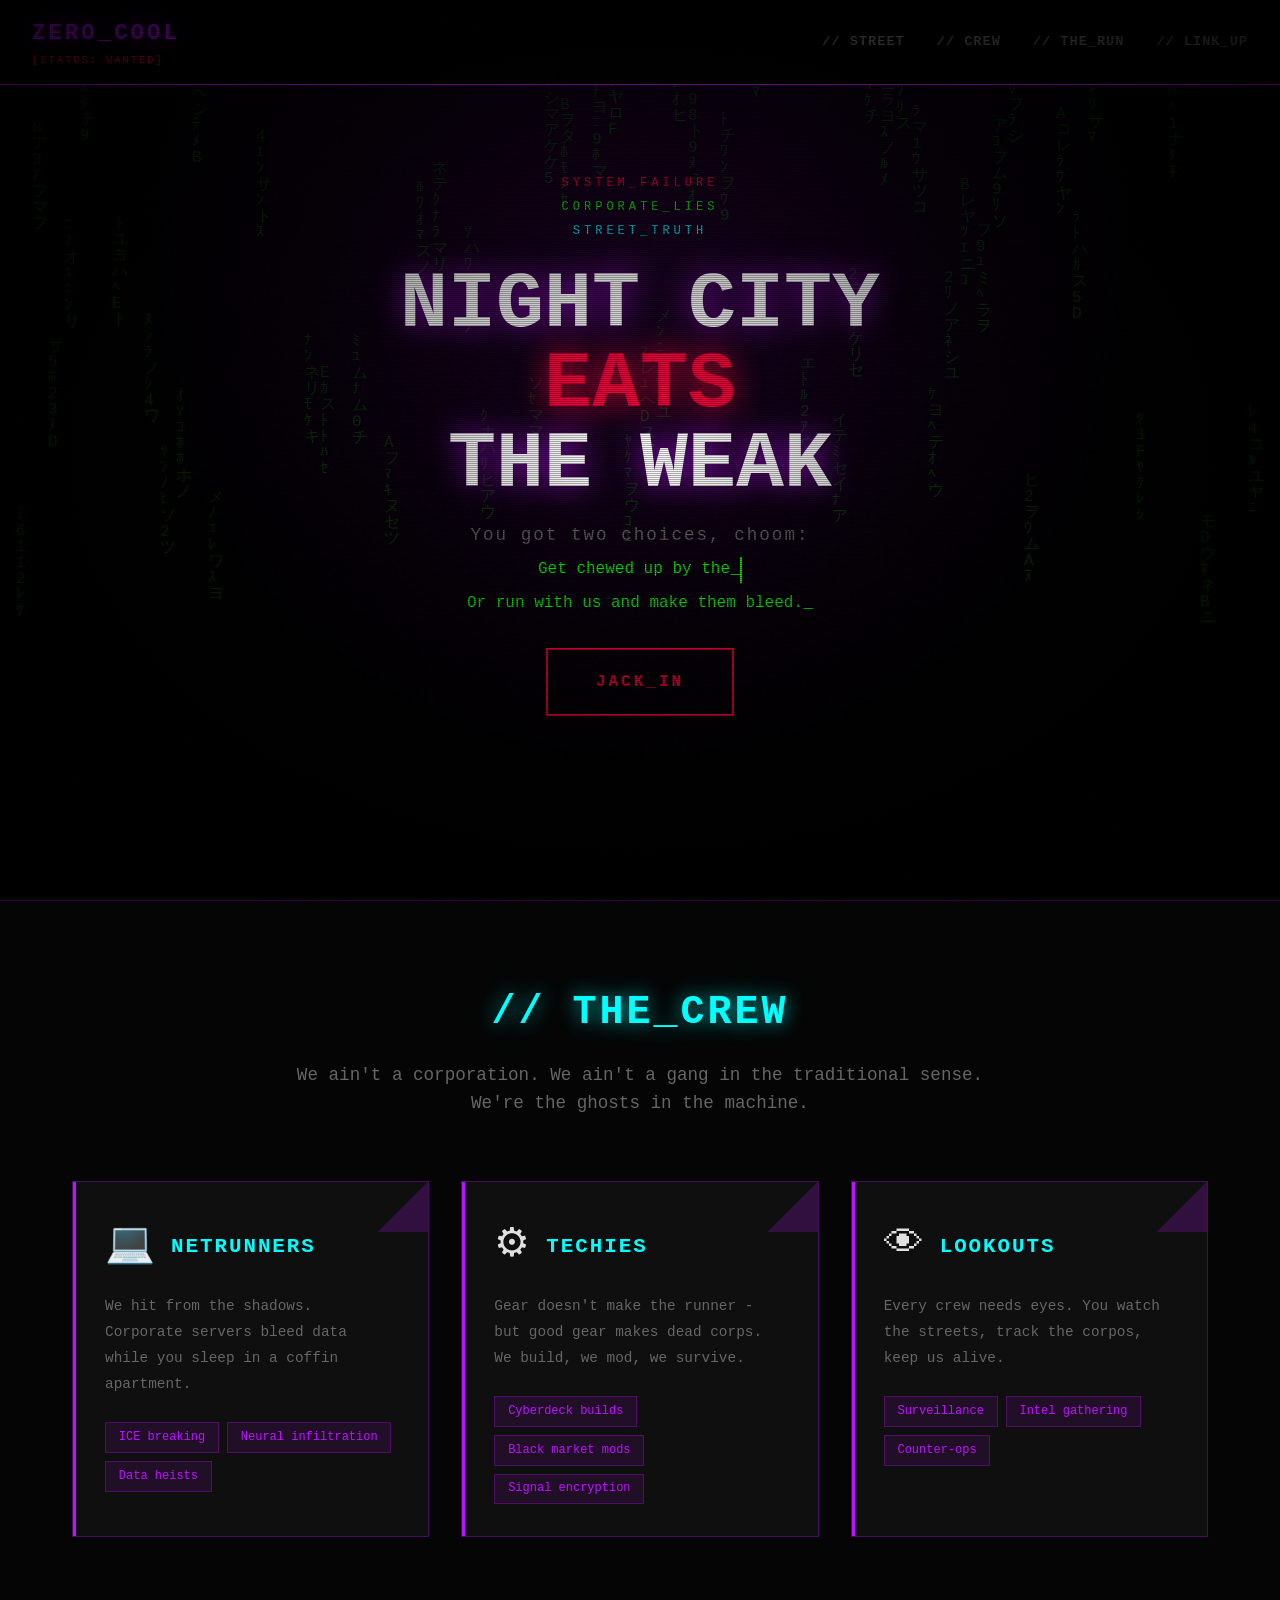
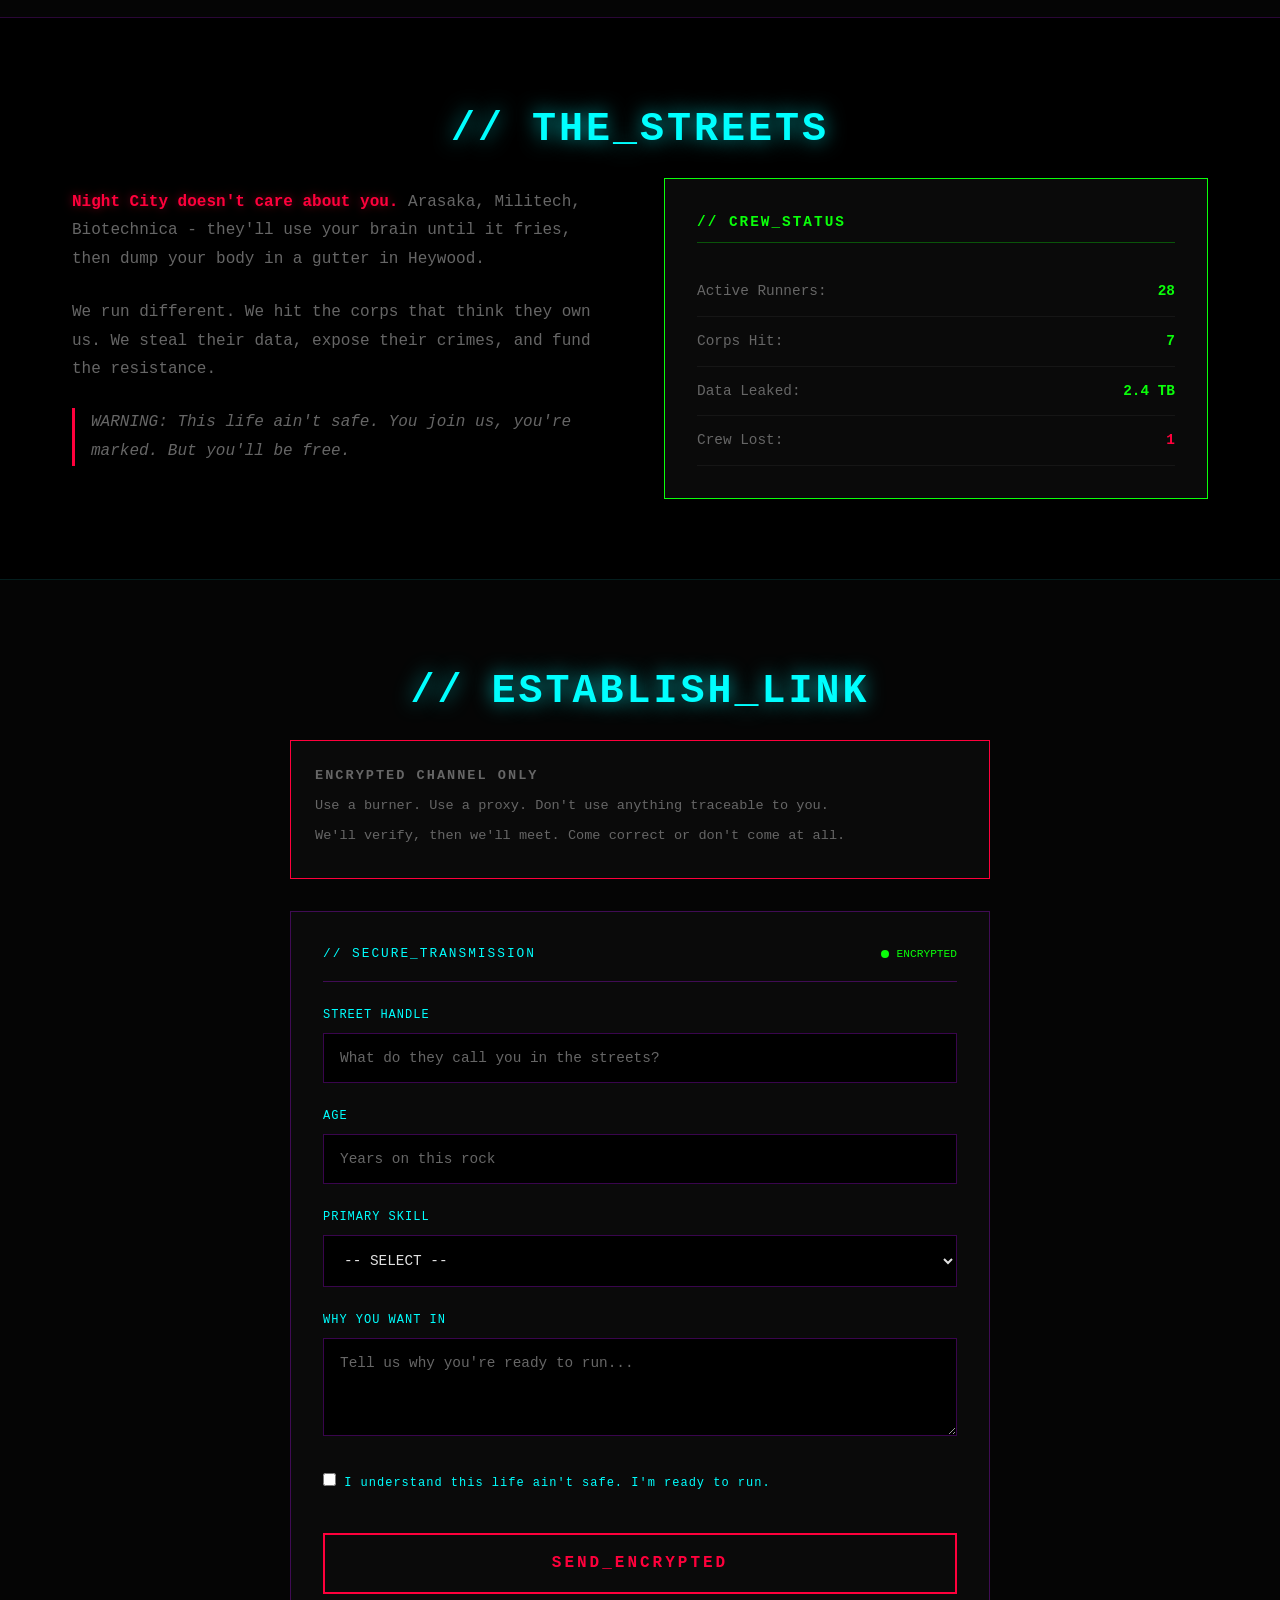
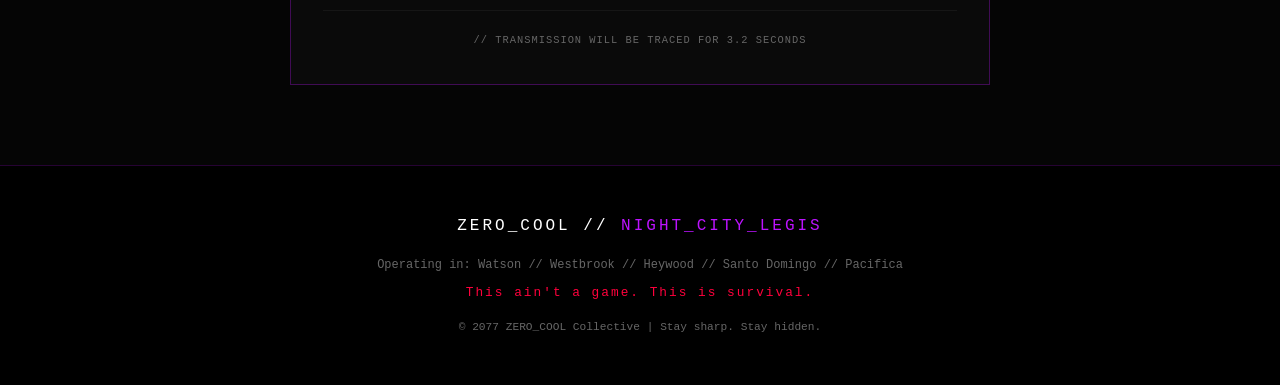
==== index.html @ 3ef240d0 "Initial commit: Night City netrunner recruitment site - Cyberpunk gang aesthetic with CRT effects - " ====
<!DOCTYPE html>
<html lang="en">
<head>
    <meta charset="UTF-8">
    <meta name="viewport" content="width=device-width, initial-scale=1.0">
    <title>ZERO_COOL // Night City Netrunners</title>
    <link rel="stylesheet" href="styles.css">
</head>
<body>
    <div class="scanlines"></div>
    <div class="vignette"></div>
    <div class="noise"></div>
    <div class="chromatic-aberration"></div>

    <nav class="navbar">
        <div class="logo">
            <span class="glitch" data-text="ZERO_COOL">ZERO_COOL</span>
            <span class="status">[STATUS: WANTED]</span>
        </div>
        <div class="nav-toggle" id="navToggle">
            <span></span>
            <span></span>
            <span></span>
        </div>
        <ul class="nav-links" id="navLinks">
            <li><a href="#street">// STREET</a></li>
            <li><a href="#crew">// CREW</a></li>
            <li><a href="#run">// THE_RUN</a></li>
            <li><a href="#link">// LINK_UP</a></li>
        </ul>
    </nav>

    <section id="street" class="hero">
        <div class="hero-overlay"></div>
        <div class="hero-content">
            <div class="corruption-text">
                <span class="corrupt-line">SYSTEM_FAILURE</span>
                <span class="corrupt-line">CORPORATE_LIES</span>
                <span class="corrupt-line">STREET_TRUTH</span>
            </div>
            <h1 class="hero-title">
                <span class="title-line" data-text="NIGHT CITY">NIGHT CITY</span>
                <span class="title-line accent" data-text="EATS">EATS</span>
                <span class="title-line" data-text="THE_WEAK">THE WEAK</span>
            </h1>
            <p class="hero-subtitle">You got two choices, choom:</p>
            <p class="hero-text typing-container">
                <span class="typeline">Get chewed up by the corps...</span>
                <span class="typeline delay">Or run with us and make them bleed.</span>
            </p>
            <a href="#link" class="btn-join">
                <span class="btn-text">JACK_IN</span>
                <span class="btn-particles"></span>
            </a>
        </div>
        <div class="terminal-bg" id="terminal"></div>
    </section>

    <section id="crew" class="crew">
        <div class="container">
            <h2 class="section-title">
                <span class="title-glitch" data-text="// THE_CREW">// THE_CREW</span>
            </h2>
            <p class="section-intro">We ain't a corporation. We ain't a gang in the traditional sense. We're the ghosts in the machine.</p>

            <div class="crew-grid">
                <div class="crew-card">
                    <div class="card-glitch"></div>
                    <div class="card-header">
                        <span class="role-icon">&#128187;</span>
                        <h3>NETRUNNERS</h3>
                    </div>
                    <p class="card-desc">We hit from the shadows. Corporate servers bleed data while you sleep in a coffin apartment.</p>
                    <ul class="card-skills">
                        <li>ICE breaking</li>
                        <li>Neural infiltration</li>
                        <li>Data heists</li>
                    </ul>
                </div>

                <div class="crew-card">
                    <div class="card-glitch"></div>
                    <div class="card-header">
                        <span class="role-icon">&#9881;</span>
                        <h3>TECHIES</h3>
                    </div>
                    <p class="card-desc">Gear doesn't make the runner - but good gear makes dead corps. We build, we mod, we survive.</p>
                    <ul class="card-skills">
                        <li>Cyberdeck builds</li>
                        <li>Black market mods</li>
                        <li>Signal encryption</li>
                    </ul>
                </div>

                <div class="crew-card">
                    <div class="card-glitch"></div>
                    <div class="card-header">
                        <span class="role-icon">&#128065;</span>
                        <h3>LOOKOUTS</h3>
                    </div>
                    <p class="card-desc">Every crew needs eyes. You watch the streets, track the corpos, keep us alive.</p>
                    <ul class="card-skills">
                        <li>Surveillance</li>
                        <li>Intel gathering</li>
                        <li>Counter-ops</li>
                    </ul>
                </div>
            </div>
        </div>
    </section>

    <section id="run" class="run">
        <div class="container">
            <h2 class="section-title">
                <span class="title-glitch" data-text="// THE_STREETS">// THE_STREETS</span>
            </h2>

            <div class="run-content">
                <div class="run-text">
                    <p><span class="highlight">Night City doesn't care about you.</span> Arasaka, Militech, Biotechnica - they'll use your brain until it fries, then dump your body in a gutter in Heywood.</p>
                    <p>We run different. We hit the corps that think they own us. We steal their data, expose their crimes, and fund the resistance.</p>
                    <p class="warning-text">WARNING: This life ain't safe. You join us, you're marked. But you'll be free.</p>
                </div>

                <div class="stats-board">
                    <h4>// CREW_STATUS</h4>
                    <div class="stat-row">
                        <span>Active Runners:</span>
                        <span class="stat-value" data-count="47">0</span>
                    </div>
                    <div class="stat-row">
                        <span>Corps Hit:</span>
                        <span class="stat-value" data-count="12">0</span>
                    </div>
                    <div class="stat-row">
                        <span>Data Leaked:</span>
                        <span class="stat-value">2.4 TB</span>
                    </div>
                    <div class="stat-row">
                        <span>Crew Lost:</span>
                        <span class="stat-value danger" data-count="3">0</span>
                    </div>
                </div>
            </div>
        </div>
    </section>

    <section id="link" class="link">
        <div class="container">
            <h2 class="section-title">
                <span class="title-glitch" data-text="// ESTABLISH_LINK">// ESTABLISH_LINK</span>
            </h2>

            <div class="link-wrapper">
                <div class="link-info">
                    <p class="link-warning">ENCRYPTED CHANNEL ONLY</p>
                    <p>Use a burner. Use a proxy. Don't use anything traceable to you.</p>
                    <p>We'll verify, then we'll meet. Come correct or don't come at all.</p>
                </div>

                <form class="contact-form" id="contactForm">
                    <div class="form-header">
                        <span>// SECURE_TRANSMISSION</span>
                        <div class="encryption-status">
                            <span class="status-dot"></span>
                            <span>ENCRYPTED</span>
                        </div>
                    </div>

                    <div class="form-group">
                        <label for="handle">STREET HANDLE</label>
                        <input type="text" id="handle" name="handle" placeholder="What do they call you in the streets?" autocomplete="off" required>
                        <div class="input-glitch"></div>
                    </div>

                    <div class="form-group">
                        <label for="age">AGE</label>
                        <input type="number" id="age" name="age" placeholder="Years on this rock" min="16" max="60" required>
                    </div>

                    <div class="form-group">
                        <label for="skill">PRIMARY SKILL</label>
                        <select id="skill" name="skill" required>
                            <option value="">-- SELECT --</option>
                            <option value="netrunning">Netrunning / Hacking</option>
                            <option value="tech">Tech / Engineering</option>
                            <option value="intel">Intel / Surveillance</option>
                            <option value="combat">Combat / Security</option>
                            <option value="other">Other (specify below)</option>
                        </select>
                    </div>

                    <div class="form-group">
                        <label for="message">WHY YOU WANT IN</label>
                        <textarea id="message" name="message" rows="4" placeholder="Tell us why you're ready to run..." required></textarea>
                    </div>

                    <div class="form-group checkbox-group">
                        <label class="checkbox-label">
                            <input type="checkbox" id="agree" name="agree" required>
                            <span>I understand this life ain't safe. I'm ready to run.</span>
                        </label>
                    </div>

                    <button type="submit" class="btn-join btn-submit">
                        <span class="btn-text">SEND_ENCRYPTED</span>
                        <span class="btn-particles"></span>
                    </button>

                    <div class="form-footer">
                        <span>// TRANSMISSION WILL BE TRACED FOR 3.2 SECONDS</span>
                    </div>
                </form>
            </div>
        </div>
    </section>

    <footer class="footer">
        <div class="footer-content">
            <p class="footer-tagline">ZERO_COOL // <span class="glitch-small" data-text="NIGHT_CITY_LEGIS">NIGHT_CITY_LEGIS</span></p>
            <p class="footer-location">Operating in: Watson // Westbrook // Heywood // Santo Domingo // Pacifica</p>
            <p class="footer-disclaimer">This ain't a game. This is survival.</p>
            <p class="footer-copyright">&copy; 2077 ZERO_COOL Collective | Stay sharp. Stay hidden.</p>
        </div>
    </footer>

    <div class="overlay-message" id="overlayMessage">
        <div class="message-content">
            <h2>// TRANSMISSION_RECEIVED</h2>
            <p>We'll find you if you're real. Stay safe, choom.</p>
            <button class="btn-join" onclick="closeOverlay()">ACKNOWLEDGE</button>
        </div>
    </div>

    <script src="script.js"></script>
</body>
</html>
---- styles.css ----
/* ===== NIGHT CITY GANG THEME ===== */
:root {
    --neon-purple: #bc13fe;
    --neon-cyan: #00ffff;
    --neon-pink: #ff003c;
    --terminal-green: #0aff0a;
    --amber: #ffaa00;

    --bg-black: #000000;
    --bg-dark: #050505;
    --bg-panel: #0a0a0a;
    --bg-card: #0f0f0f;

    --text-main: #e0e0e0;
    --text-dim: #666666;
    --text-highlight: #ffffff;

    --border-glow: 0 0 10px;
    --neon-glow-purple: 0 0 20px rgba(188, 19, 254, 0.7);
    --neon-glow-cyan: 0 0 20px rgba(0, 255, 255, 0.7);
    --neon-glow-pink: 0 0 20px rgba(255, 0, 60, 0.7);
}

/* ===== RESET ===== */
* {
    margin: 0;
    padding: 0;
    box-sizing: border-box;
}

html {
    scroll-behavior: smooth;
}

body {
    font-family: 'Courier New', 'Consolas', monospace;
    background: var(--bg-black);
    color: var(--text-main);
    line-height: 1.6;
    overflow-x: hidden;
    min-height: 100vh;
}

/* ===== CRT EFFECTS ===== */
.scanlines {
    position: fixed;
    top: 0;
    left: 0;
    width: 100%;
    height: 100%;
    background: repeating-linear-gradient(
        0deg,
        rgba(0, 0, 0, 0.3) 0px,
        rgba(0, 0, 0, 0.3) 1px,
        transparent 1px,
        transparent 2px
    );
    pointer-events: none;
    z-index: 9000;
}

.vignette {
    position: fixed;
    top: 0;
    left: 0;
    width: 100%;
    height: 100%;
    background: radial-gradient(ellipse at center, transparent 0%, rgba(0,0,0,0.8) 100%);
    pointer-events: none;
    z-index: 8999;
}

.noise {
    position: fixed;
    top: 0;
    left: 0;
    width: 100%;
    height: 100%;
    background-image: url("data:image/svg+xml,%3Csvg viewBox='0 0 256 256' xmlns='http://www.w3.org/2000/svg'%3E%3Cfilter id='noise'%3E%3CfeTurbulence type='fractalNoise' baseFrequency='0.8' numOctaves='4' stitchTiles='stitch'/%3E%3C/filter%3E%3Crect width='100%25' height='100%25' filter='url(%23noise)' opacity='0.4'/%3E%3C/svg%3E");
    opacity: 0.05;
    pointer-events: none;
    z-index: 8998;
    animation: noise-shift 0.5s infinite;
}

@keyframes noise-shift {
    0%, 100% { transform: translate(0, 0); }
    25% { transform: translate(-5%, -5%); }
    50% { transform: translate(5%, -5%); }
    75% { transform: translate(-5%, 5%); }
}

.chromatic-aberration {
    position: fixed;
    top: 0;
    left: 0;
    width: 100%;
    height: 100%;
    pointer-events: none;
    z-index: 9001;
    mix-blend-mode: screen;
    animation: chromatic-flicker 3s infinite;
}

@keyframes chromatic-flicker {
    0%, 100% { opacity: 0.02; }
    50% { opacity: 0.05; }
    75% { opacity: 0.01; }
}

/* ===== NAVBAR ===== */
.navbar {
    position: fixed;
    top: 0;
    left: 0;
    right: 0;
    display: flex;
    justify-content: space-between;
    align-items: center;
    padding: 1rem 2rem;
    background: linear-gradient(180deg, rgba(0,0,0,0.95) 0%, rgba(0,0,0,0.8) 100%);
    border-bottom: 1px solid var(--neon-purple);
    z-index: 1000;
    backdrop-filter: blur(5px);
}

.logo {
    display: flex;
    flex-direction: column;
}

.logo .glitch {
    font-size: 1.4rem;
    font-weight: 900;
    color: var(--neon-purple);
    text-shadow: var(--neon-glow-purple);
    letter-spacing: 3px;
}

.logo .status {
    font-size: 0.65rem;
    color: var(--neon-pink);
    letter-spacing: 2px;
    animation: blink 1s infinite;
}

@keyframes blink {
    0%, 50%, 100% { opacity: 1; }
    25%, 75% { opacity: 0.3; }
}

.nav-links {
    display: flex;
    list-style: none;
    gap: 2rem;
}

.nav-links a {
    color: var(--text-dim);
    text-decoration: none;
    font-size: 0.85rem;
    font-weight: bold;
    letter-spacing: 1px;
    transition: all 0.3s;
    position: relative;
}

.nav-links a::before {
    content: '';
    position: absolute;
    bottom: -5px;
    left: 0;
    width: 0;
    height: 1px;
    background: var(--neon-cyan);
    transition: width 0.3s;
}

.nav-links a:hover {
    color: var(--neon-cyan);
    text-shadow: 0 0 10px var(--neon-cyan);
}

.nav-links a:hover::before {
    width: 100%;
}

.nav-toggle {
    display: none;
    flex-direction: column;
    gap: 5px;
    cursor: pointer;
}

.nav-toggle span {
    width: 25px;
    height: 2px;
    background: var(--neon-purple);
    transition: all 0.3s;
}

/* ===== HERO SECTION ===== */
.hero {
    min-height: 100vh;
    display: flex;
    align-items: center;
    justify-content: center;
    position: relative;
    background: #000;
    overflow: hidden;
}

.hero-overlay {
    position: absolute;
    top: 0;
    left: 0;
    width: 100%;
    height: 100%;
    background: radial-gradient(ellipse at 50% 30%, rgba(188, 19, 254, 0.15) 0%, transparent 60%);
    z-index: 1;
}

.terminal-bg {
    position: absolute;
    top: 0;
    left: 0;
    width: 100%;
    height: 100%;
    z-index: 0;
    opacity: 0.3;
}

.hero-content {
    position: relative;
    z-index: 2;
    text-align: center;
    padding: 2rem;
    max-width: 900px;
}

.corruption-text {
    display: flex;
    flex-direction: column;
    gap: 0.3rem;
    margin-bottom: 1.5rem;
}

.corrupt-line {
    font-size: 0.75rem;
    color: var(--neon-pink);
    letter-spacing: 4px;
    animation: corrupt-flicker 0.15s infinite;
}

.corrupt-line:nth-child(2) {
    color: var(--terminal-green);
    animation-delay: 0.05s;
}

.corrupt-line:nth-child(3) {
    color: var(--neon-cyan);
    animation-delay: 0.1s;
}

@keyframes corrupt-flicker {
    0%, 100% { opacity: 1; transform: translateX(0); }
    25% { opacity: 0.7; transform: translateX(-2px); }
    50% { opacity: 1; transform: translateX(2px); }
    75% { opacity: 0.8; transform: translateX(-1px); }
}

.hero-title {
    font-size: 5rem;
    font-weight: 900;
    line-height: 1;
    margin-bottom: 1rem;
    text-shadow: 0 0 30px rgba(188, 19, 254, 0.8);
}

.title-line {
    display: block;
    color: var(--text-highlight);
    position: relative;
}

.title-line.accent {
    color: var(--neon-pink);
    text-shadow: 0 0 30px var(--neon-pink);
}

.hero-subtitle {
    font-size: 1.1rem;
    color: var(--text-dim);
    margin-bottom: 0.5rem;
    letter-spacing: 2px;
}

.typing-container {
    display: flex;
    flex-direction: column;
    align-items: center;
    gap: 0.5rem;
    margin-bottom: 2rem;
}

.typeline {
    font-size: 1rem;
    color: var(--terminal-green);
    position: relative;
    padding-right: 10px;
}

.typeline::after {
    content: '_';
    position: absolute;
    right: 0;
    animation: cursor-blink 1s infinite;
}

.typeline.delay {
    animation-delay: 0.3s;
}

@keyframes cursor-blink {
    0%, 50%, 100% { opacity: 1; }
    25%, 75% { opacity: 0; }
}

/* ===== BUTTONS ===== */
.btn-join {
    display: inline-block;
    position: relative;
    padding: 1.2rem 3rem;
    background: transparent;
    border: 2px solid var(--neon-pink);
    color: var(--neon-pink);
    font-family: inherit;
    font-size: 1rem;
    font-weight: 900;
    letter-spacing: 3px;
    text-decoration: none;
    cursor: pointer;
    overflow: hidden;
    transition: all 0.3s;
    text-transform: uppercase;
}

.btn-join::before {
    content: '';
    position: absolute;
    top: 0;
    left: -100%;
    width: 100%;
    height: 100%;
    background: linear-gradient(90deg, transparent, var(--neon-pink), transparent);
    transition: left 0.5s;
}

.btn-join:hover {
    background: var(--neon-pink);
    color: #000;
    box-shadow: 0 0 40px var(--neon-pink), 0 0 80px var(--neon-pink);
}

.btn-join:hover::before {
    left: 100%;
}

/* ===== SECTIONS ===== */
.container {
    max-width: 1200px;
    margin: 0 auto;
    padding: 5rem 2rem;
}

.section-title {
    font-size: 2.5rem;
    text-align: center;
    margin-bottom: 1rem;
}

.title-glitch {
    color: var(--neon-cyan);
    text-shadow: var(--neon-glow-cyan);
    letter-spacing: 3px;
}

.section-intro {
    text-align: center;
    color: var(--text-dim);
    font-size: 1.1rem;
    max-width: 700px;
    margin: 0 auto 4rem;
}

/* ===== CREW SECTION ===== */
.crew {
    background: var(--bg-dark);
    border-top: 1px solid rgba(188, 19, 254, 0.2);
    border-bottom: 1px solid rgba(188, 19, 254, 0.2);
}

.crew-grid {
    display: grid;
    grid-template-columns: repeat(auto-fit, minmax(300px, 1fr));
    gap: 2rem;
}

.crew-card {
    background: var(--bg-card);
    border: 1px solid rgba(188, 19, 254, 0.3);
    padding: 2rem;
    position: relative;
    overflow: hidden;
    transition: all 0.3s;
}

.crew-card::before {
    content: '';
    position: absolute;
    top: 0;
    left: 0;
    width: 3px;
    height: 100%;
    background: var(--neon-purple);
}

.crew-card:hover {
    transform: translateY(-5px);
    border-color: var(--neon-purple);
    box-shadow: var(--neon-glow-purple);
}

.card-glitch {
    position: absolute;
    top: 0;
    right: 0;
    width: 50px;
    height: 50px;
    background: linear-gradient(135deg, transparent 50%, rgba(188, 19, 254, 0.2) 50%);
}

.card-header {
    display: flex;
    align-items: center;
    gap: 1rem;
    margin-bottom: 1rem;
}

.role-icon {
    font-size: 2.5rem;
}

.card-header h3 {
    color: var(--neon-cyan);
    font-size: 1.3rem;
    letter-spacing: 2px;
}

.card-desc {
    color: var(--text-dim);
    font-size: 0.9rem;
    margin-bottom: 1.5rem;
    line-height: 1.8;
}

.card-skills {
    list-style: none;
    display: flex;
    flex-wrap: wrap;
    gap: 0.5rem;
}

.card-skills li {
    background: rgba(188, 19, 254, 0.1);
    border: 1px solid rgba(188, 19, 254, 0.3);
    padding: 0.3rem 0.8rem;
    font-size: 0.75rem;
    color: var(--neon-purple);
}

/* ===== RUN SECTION ===== */
.run {
    background: var(--bg-black);
}

.run-content {
    display: grid;
    grid-template-columns: 1fr 1fr;
    gap: 3rem;
    align-items: center;
}

.run-text p {
    color: var(--text-dim);
    margin-bottom: 1.5rem;
    font-size: 1rem;
    line-height: 1.8;
}

.run-text .highlight {
    color: var(--neon-pink);
    font-weight: bold;
    text-shadow: 0 0 10px rgba(255, 0, 60, 0.5);
}

.warning-text {
    border-left: 3px solid var(--neon-pink);
    padding-left: 1rem;
    color: var(--text-highlight);
    font-style: italic;
}

.stats-board {
    background: var(--bg-panel);
    border: 1px solid var(--terminal-green);
    padding: 2rem;
}

.stats-board h4 {
    color: var(--terminal-green);
    font-size: 0.9rem;
    letter-spacing: 2px;
    margin-bottom: 1.5rem;
    padding-bottom: 0.5rem;
    border-bottom: 1px solid rgba(10, 255, 10, 0.3);
}

.stat-row {
    display: flex;
    justify-content: space-between;
    padding: 0.8rem 0;
    border-bottom: 1px solid rgba(255, 255, 255, 0.05);
    font-size: 0.9rem;
}

.stat-row span:first-child {
    color: var(--text-dim);
}

.stat-value {
    color: var(--terminal-green);
    font-weight: bold;
}

.stat-value.danger {
    color: var(--neon-pink);
}

/* ===== LINK SECTION ===== */
.link {
    background: var(--bg-dark);
    border-top: 1px solid rgba(0, 255, 255, 0.1);
}

.link-wrapper {
    max-width: 700px;
    margin: 0 auto;
}

.link-info {
    background: var(--bg-panel);
    border: 1px solid var(--neon-pink);
    padding: 1.5rem;
    margin-bottom: 2rem;
}

.link-warning {
    color: var(--neon-pink);
    font-weight: bold;
    letter-spacing: 2px;
    margin-bottom: 0.5rem;
}

.link-info p {
    color: var(--text-dim);
    font-size: 0.85rem;
    margin-bottom: 0.5rem;
}

/* ===== FORM ===== */
.contact-form {
    background: var(--bg-panel);
    border: 1px solid rgba(188, 19, 254, 0.3);
    padding: 2rem;
}

.form-header {
    display: flex;
    justify-content: space-between;
    align-items: center;
    padding-bottom: 1rem;
    border-bottom: 1px solid rgba(188, 19, 254, 0.3);
    margin-bottom: 1.5rem;
}

.form-header span:first-child {
    color: var(--neon-cyan);
    font-size: 0.8rem;
    letter-spacing: 2px;
}

.encryption-status {
    display: flex;
    align-items: center;
    gap: 0.5rem;
    font-size: 0.7rem;
    color: var(--terminal-green);
}

.status-dot {
    width: 8px;
    height: 8px;
    background: var(--terminal-green);
    border-radius: 50%;
    animation: pulse 1.5s infinite;
}

@keyframes pulse {
    0%, 100% { opacity: 1; box-shadow: 0 0 5px var(--terminal-green); }
    50% { opacity: 0.5; box-shadow: 0 0 2px var(--terminal-green); }
}

.form-group {
    margin-bottom: 1.5rem;
}

.form-group label {
    display: block;
    color: var(--neon-cyan);
    font-size: 0.75rem;
    letter-spacing: 1px;
    margin-bottom: 0.5rem;
}

.form-group input,
.form-group select,
.form-group textarea {
    width: 100%;
    padding: 1rem;
    background: var(--bg-black);
    border: 1px solid rgba(188, 19, 254, 0.3);
    color: var(--text-main);
    font-family: inherit;
    font-size: 0.9rem;
    transition: all 0.3s;
}

.form-group input:focus,
.form-group select:focus,
.form-group textarea:focus {
    outline: none;
    border-color: var(--neon-purple);
    box-shadow: 0 0 15px rgba(188, 19, 254, 0.3);
}

.form-group input::placeholder,
.form-group textarea::placeholder {
    color: var(--text-dim);
}

.form-group select {
    cursor: pointer;
}

.form-group select option {
    background: var(--bg-black);
    color: var(--text-main);
}

.checkbox-group {
    margin-top: 1.5rem;
}

.checkbox-label {
    display: flex;
    align-items: flex-start;
    gap: 0.8rem;
    cursor: pointer;
    font-size: 0.85rem;
    color: var(--text-dim);
}

.checkbox-label input[type="checkbox"] {
    width: auto;
    margin-top: 3px;
    accent-color: var(--neon-purple);
}

.btn-submit {
    width: 100%;
    margin-top: 1rem;
}

.form-footer {
    text-align: center;
    margin-top: 1rem;
    padding-top: 1rem;
    border-top: 1px solid rgba(255, 255, 255, 0.05);
}

.form-footer span {
    font-size: 0.65rem;
    color: var(--text-dim);
    letter-spacing: 1px;
}

/* ===== FOOTER ===== */
.footer {
    background: var(--bg-black);
    padding: 3rem 2rem;
    border-top: 1px solid rgba(188, 19, 254, 0.2);
}

.footer-content {
    max-width: 1200px;
    margin: 0 auto;
    text-align: center;
}

.footer-tagline {
    font-size: 1rem;
    color: var(--text-highlight);
    margin-bottom: 1rem;
    letter-spacing: 3px;
}

.glitch-small {
    color: var(--neon-purple);
}

.footer-location {
    font-size: 0.75rem;
    color: var(--text-dim);
    margin-bottom: 0.5rem;
}

.footer-disclaimer {
    font-size: 0.8rem;
    color: var(--neon-pink);
    margin-bottom: 1rem;
    letter-spacing: 2px;
}

.footer-copyright {
    font-size: 0.7rem;
    color: var(--text-dim);
}

/* ===== OVERLAY MESSAGE ===== */
.overlay-message {
    position: fixed;
    top: 0;
    left: 0;
    width: 100%;
    height: 100%;
    background: rgba(0, 0, 0, 0.95);
    display: none;
    align-items: center;
    justify-content: center;
    z-index: 10000;
}

.overlay-message.active {
    display: flex;
}

.message-content {
    background: var(--bg-panel);
    border: 2px solid var(--terminal-green);
    padding: 3rem;
    text-align: center;
    box-shadow: 0 0 50px rgba(10, 255, 10, 0.3);
    max-width: 500px;
}

.message-content h2 {
    color: var(--terminal-green);
    font-size: 1.5rem;
    margin-bottom: 1rem;
    letter-spacing: 2px;
}

.message-content p {
    color: var(--text-dim);
    margin-bottom: 2rem;
}

/* ===== RESPONSIVE ===== */
@media (max-width: 900px) {
    .run-content {
        grid-template-columns: 1fr;
    }

    .hero-title {
        font-size: 3rem;
    }
}

@media (max-width: 768px) {
    .navbar {
        padding: 1rem;
    }

    .nav-toggle {
        display: flex;
    }

    .nav-links {
        position: absolute;
        top: 100%;
        left: 0;
        right: 0;
        background: rgba(0, 0, 0, 0.98);
        flex-direction: column;
        padding: 1rem;
        gap: 1rem;
        display: none;
        border-bottom: 1px solid var(--neon-purple);
    }

    .nav-links.active {
        display: flex;
    }

    .hero-title {
        font-size: 2.5rem;
    }

    .corrupt-line {
        font-size: 0.6rem;
    }

    .section-title {
        font-size: 1.8rem;
    }

    .crew-grid {
        grid-template-columns: 1fr;
    }
}
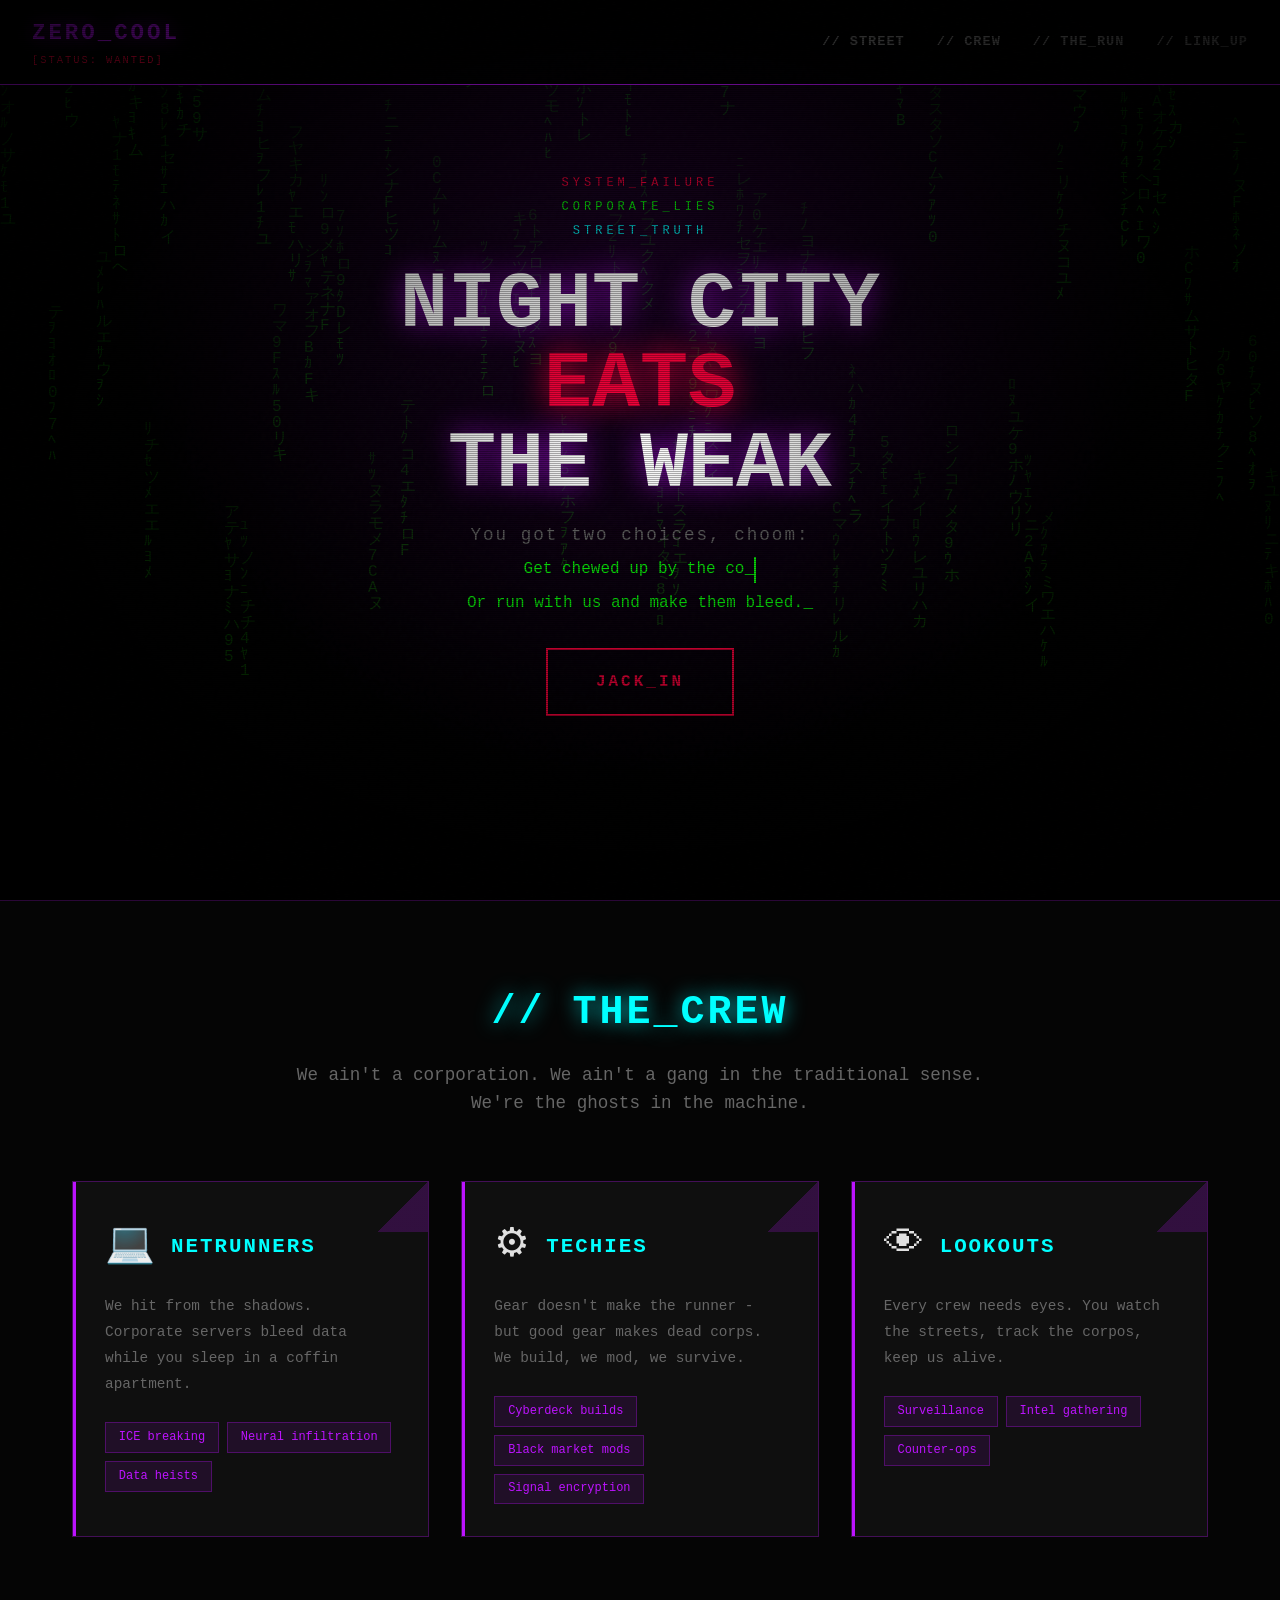
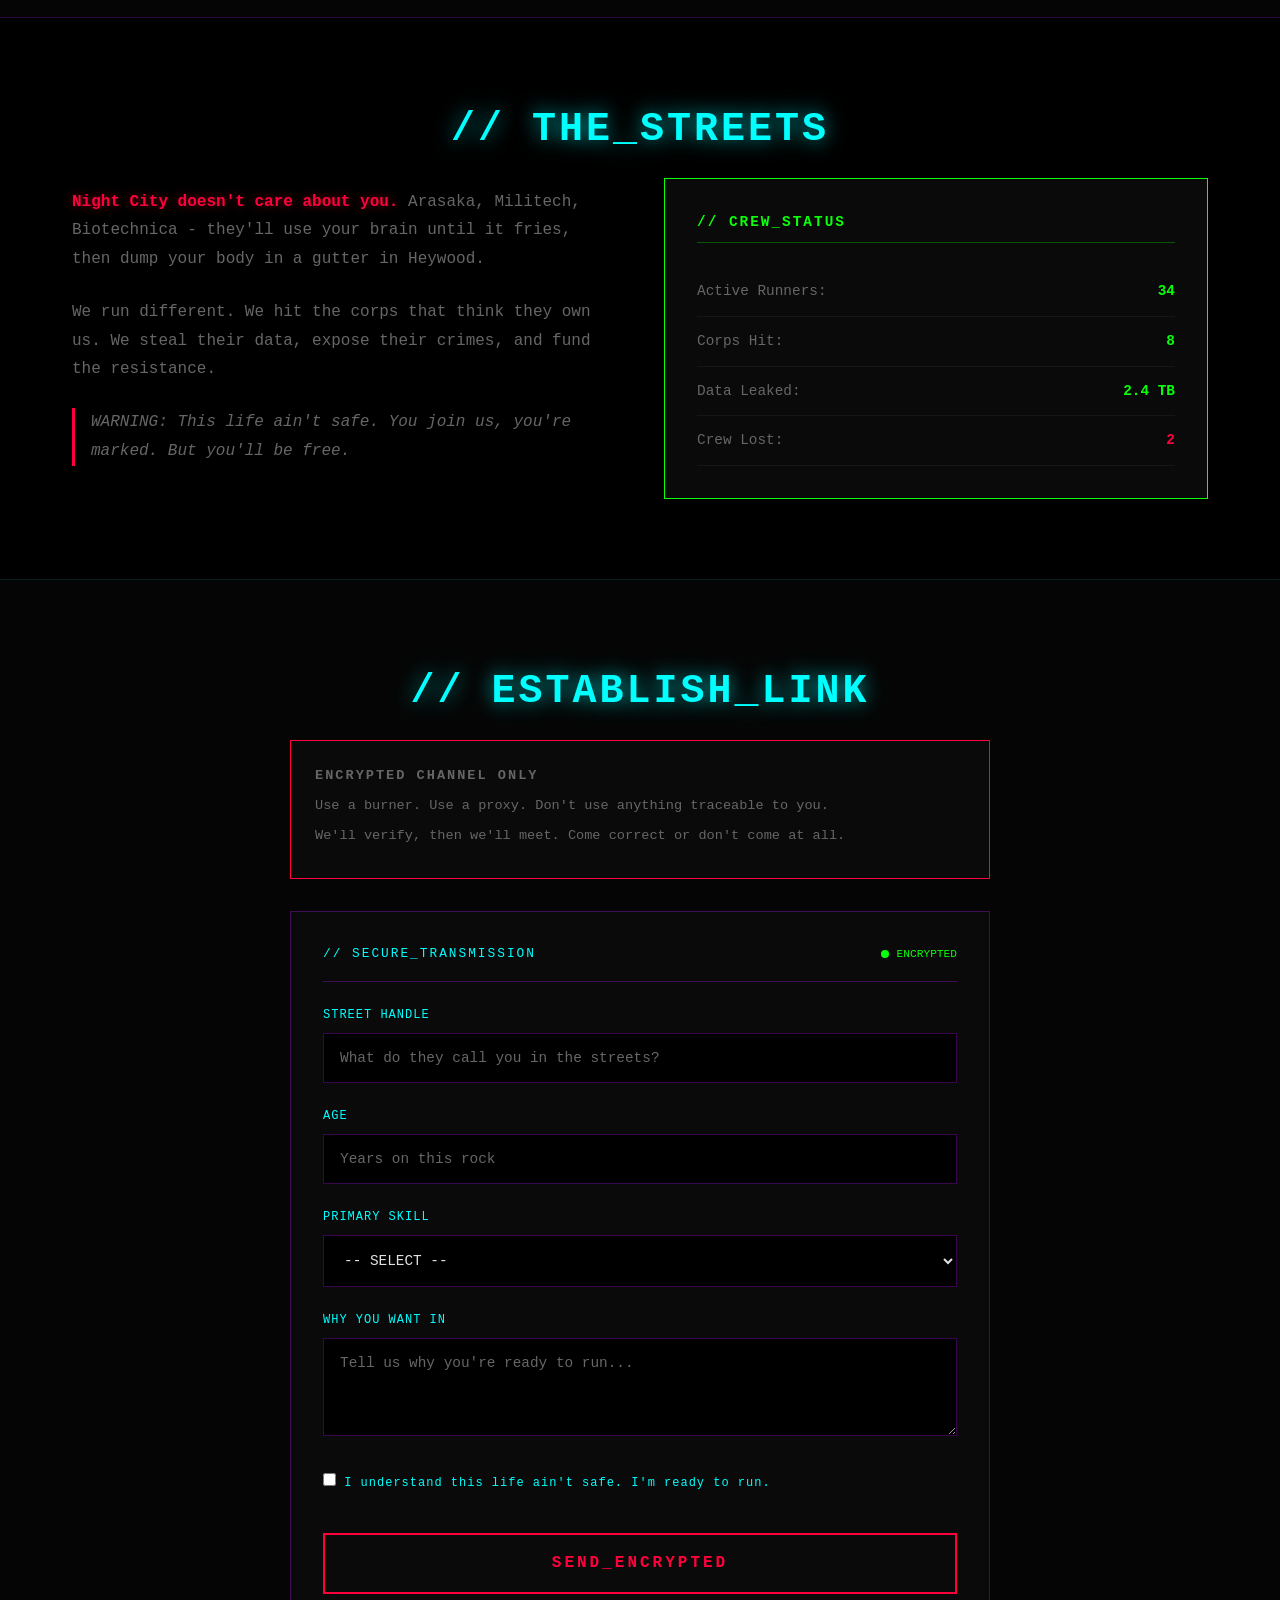
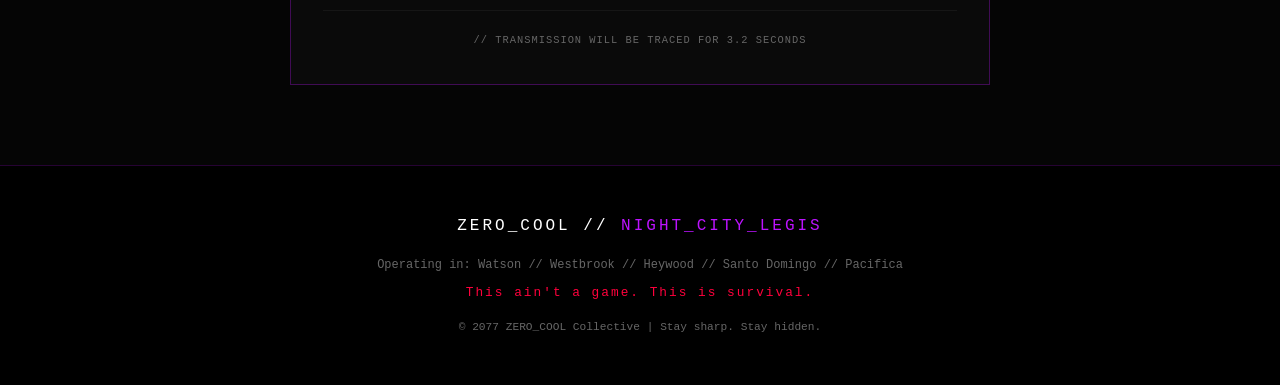
==== commit 46f8fa3f: "Add deploy comment" ====
--- a/index.html
+++ b/index.html
@@ -4,6 +4,8 @@
     <meta charset="UTF-8">
     <meta name="viewport" content="width=device-width, initial-scale=1.0">
     <title>ZERO_COOL // Night City Netrunners</title>
+    <!-- Deployed via GitHub Actions -->
+    <meta name="description" content="Join the resistance. Night City netrunner crew recruiting street kids.">
     <link rel="stylesheet" href="styles.css">
 </head>
 <body>
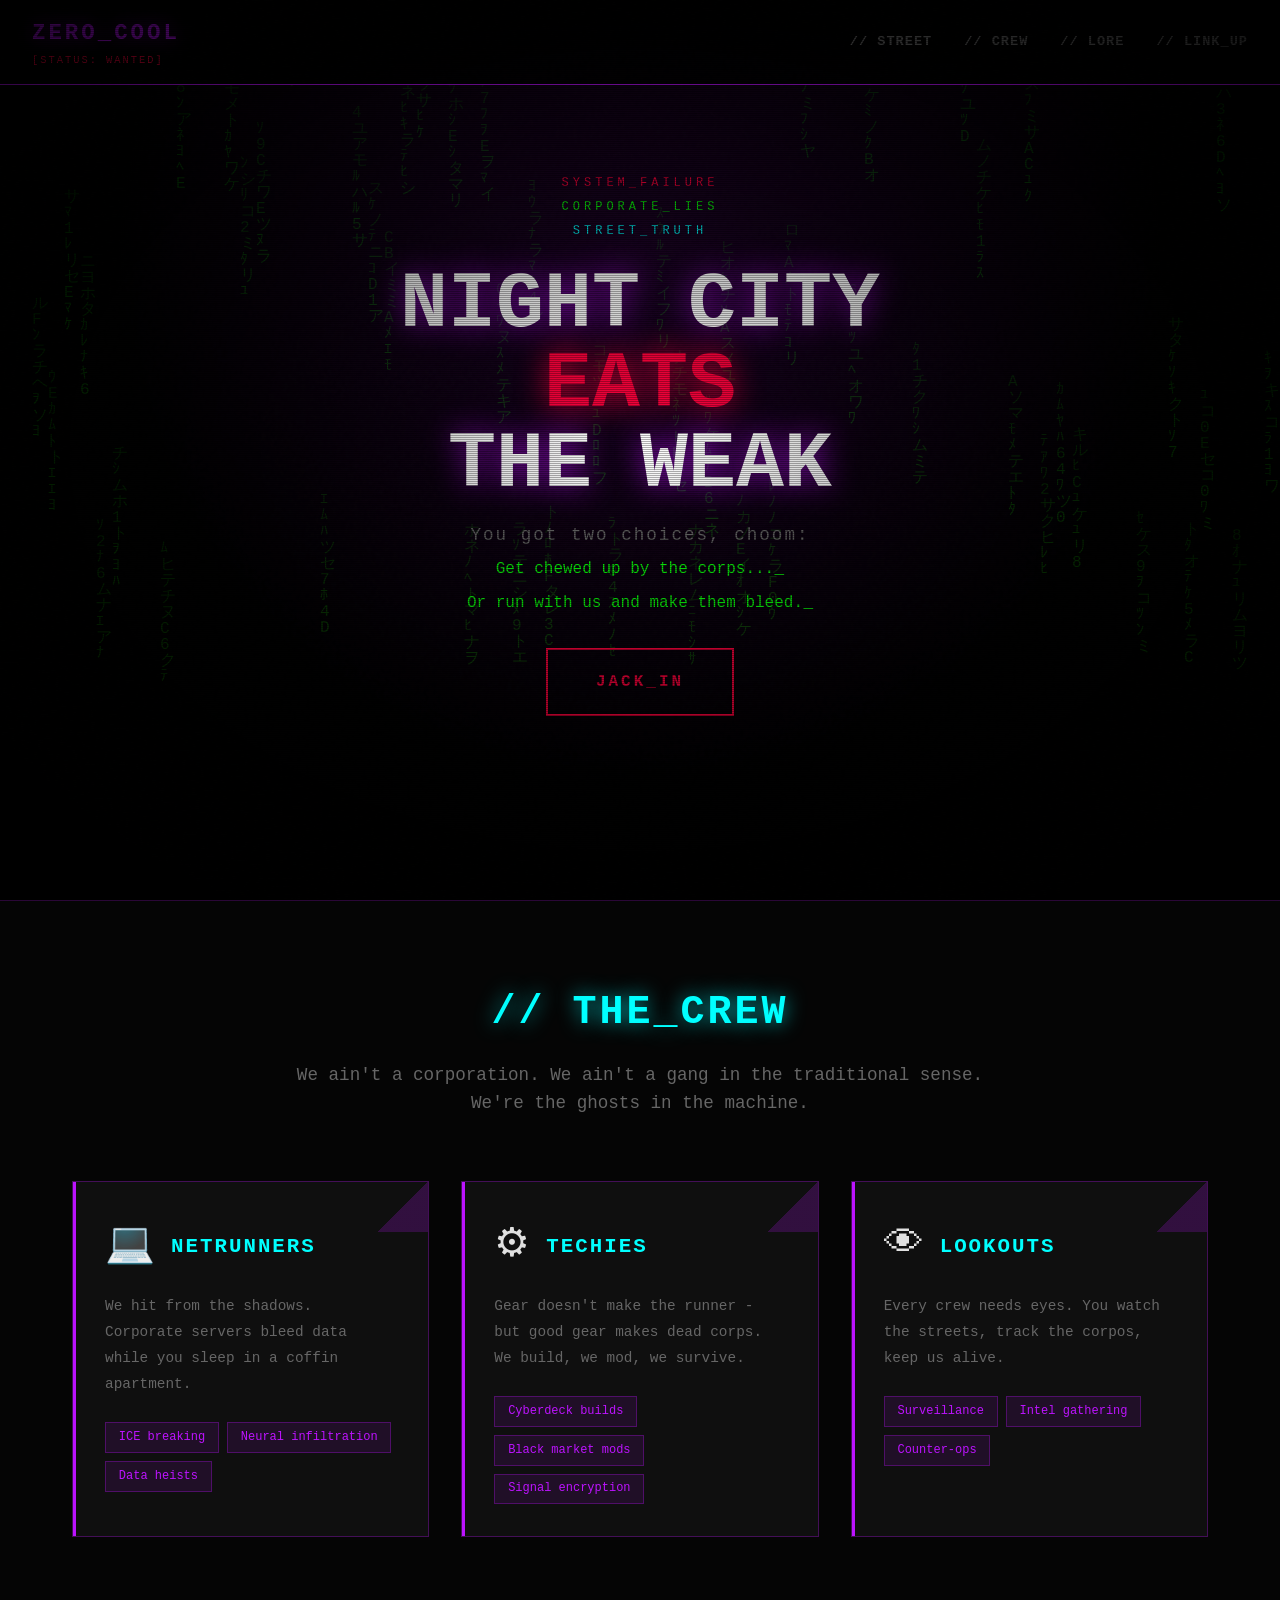
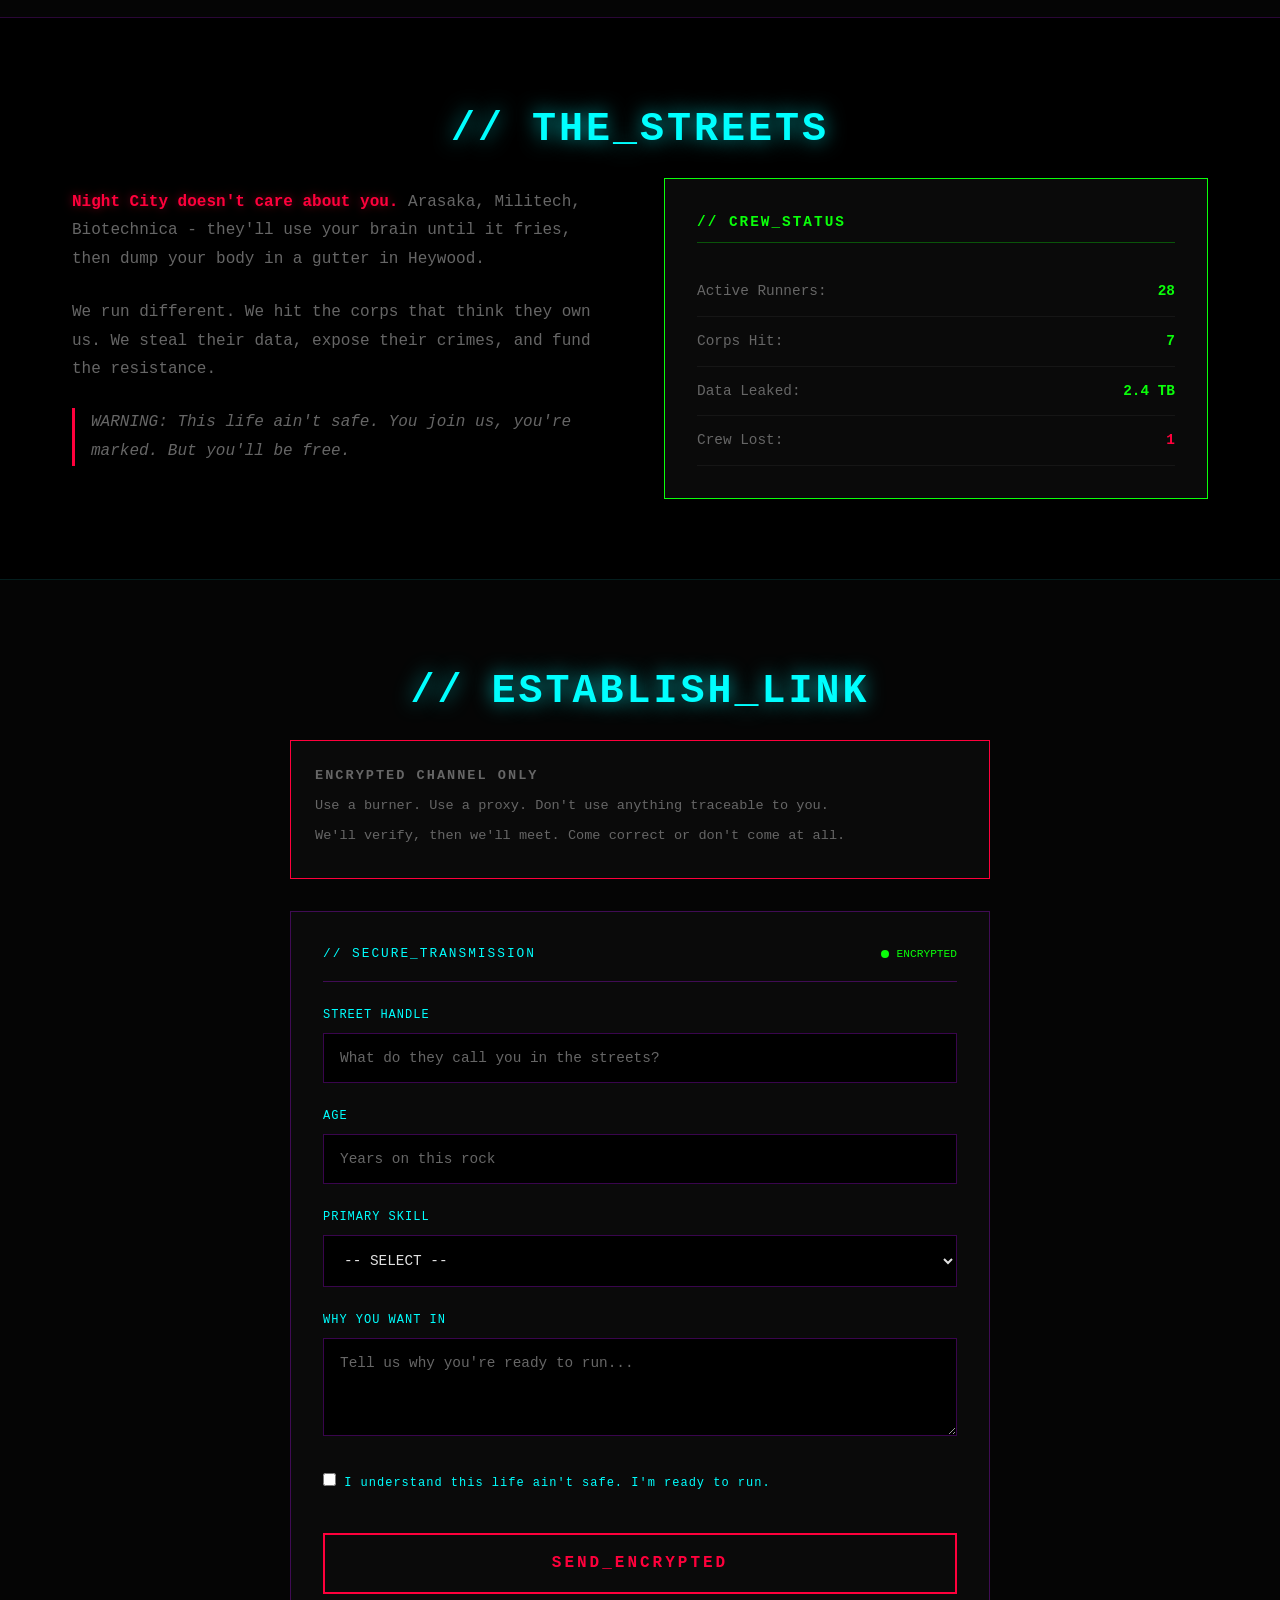
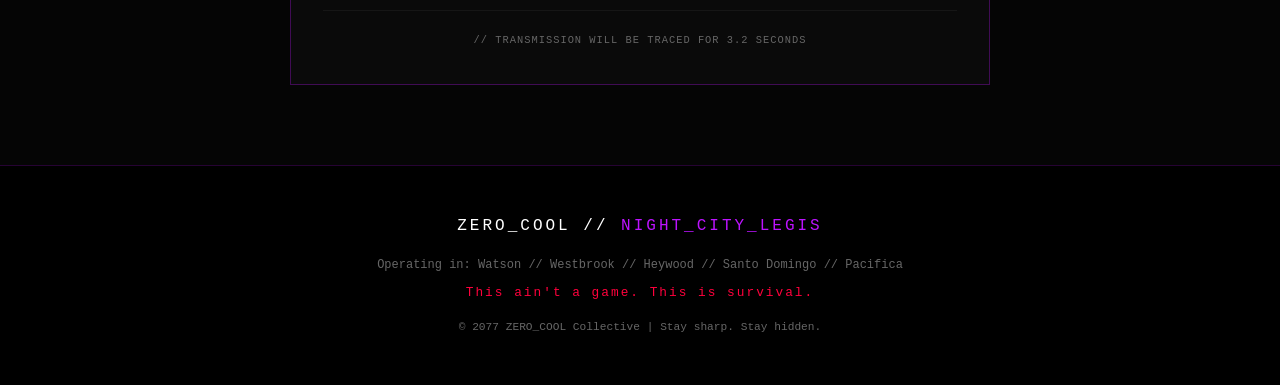
==== commit 11a2ae49: "Add crew lore and mythology - Full lore bible in agent.md (history, members, factions) - New lore.ht" ====
--- a/index.html
+++ b/index.html
@@ -27,7 +27,7 @@
         <ul class="nav-links" id="navLinks">
             <li><a href="#street">// STREET</a></li>
             <li><a href="#crew">// CREW</a></li>
-            <li><a href="#run">// THE_RUN</a></li>
+            <li><a href="lore.html">// LORE</a></li>
             <li><a href="#link">// LINK_UP</a></li>
         </ul>
     </nav>
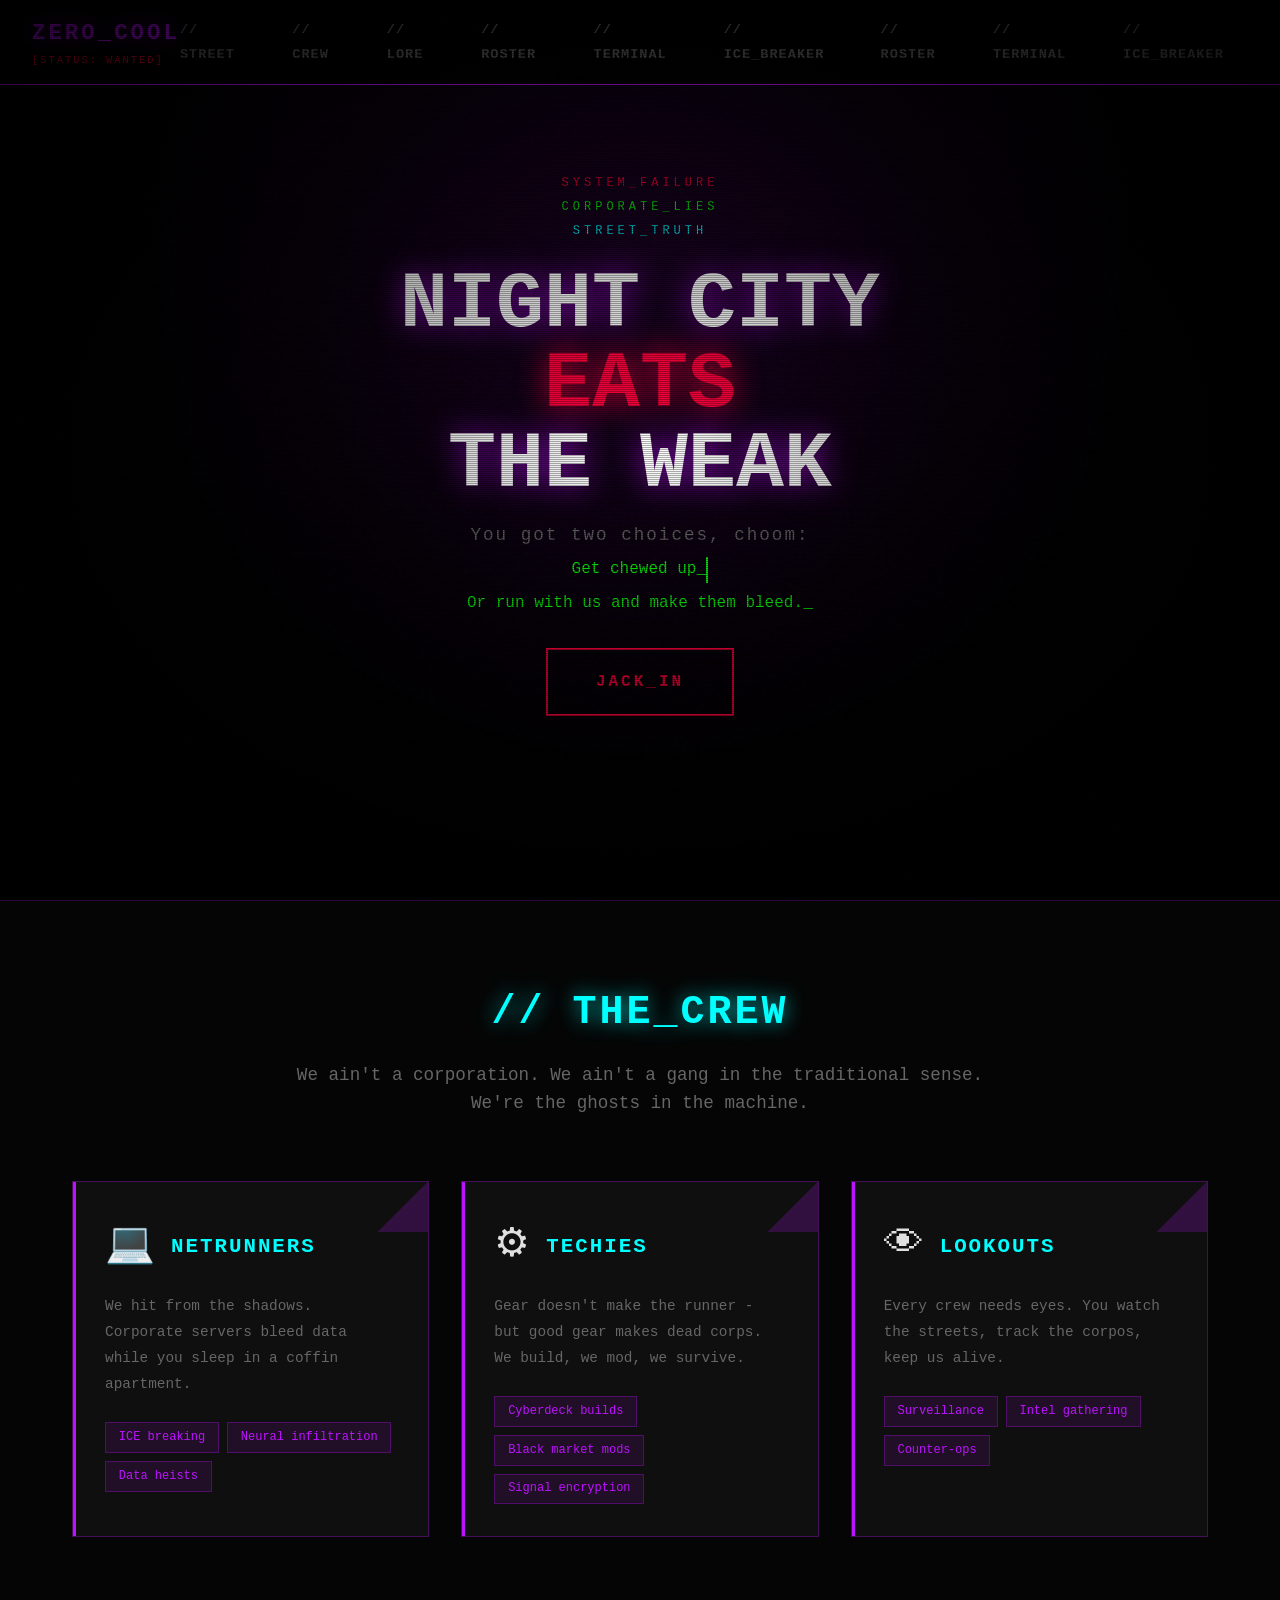
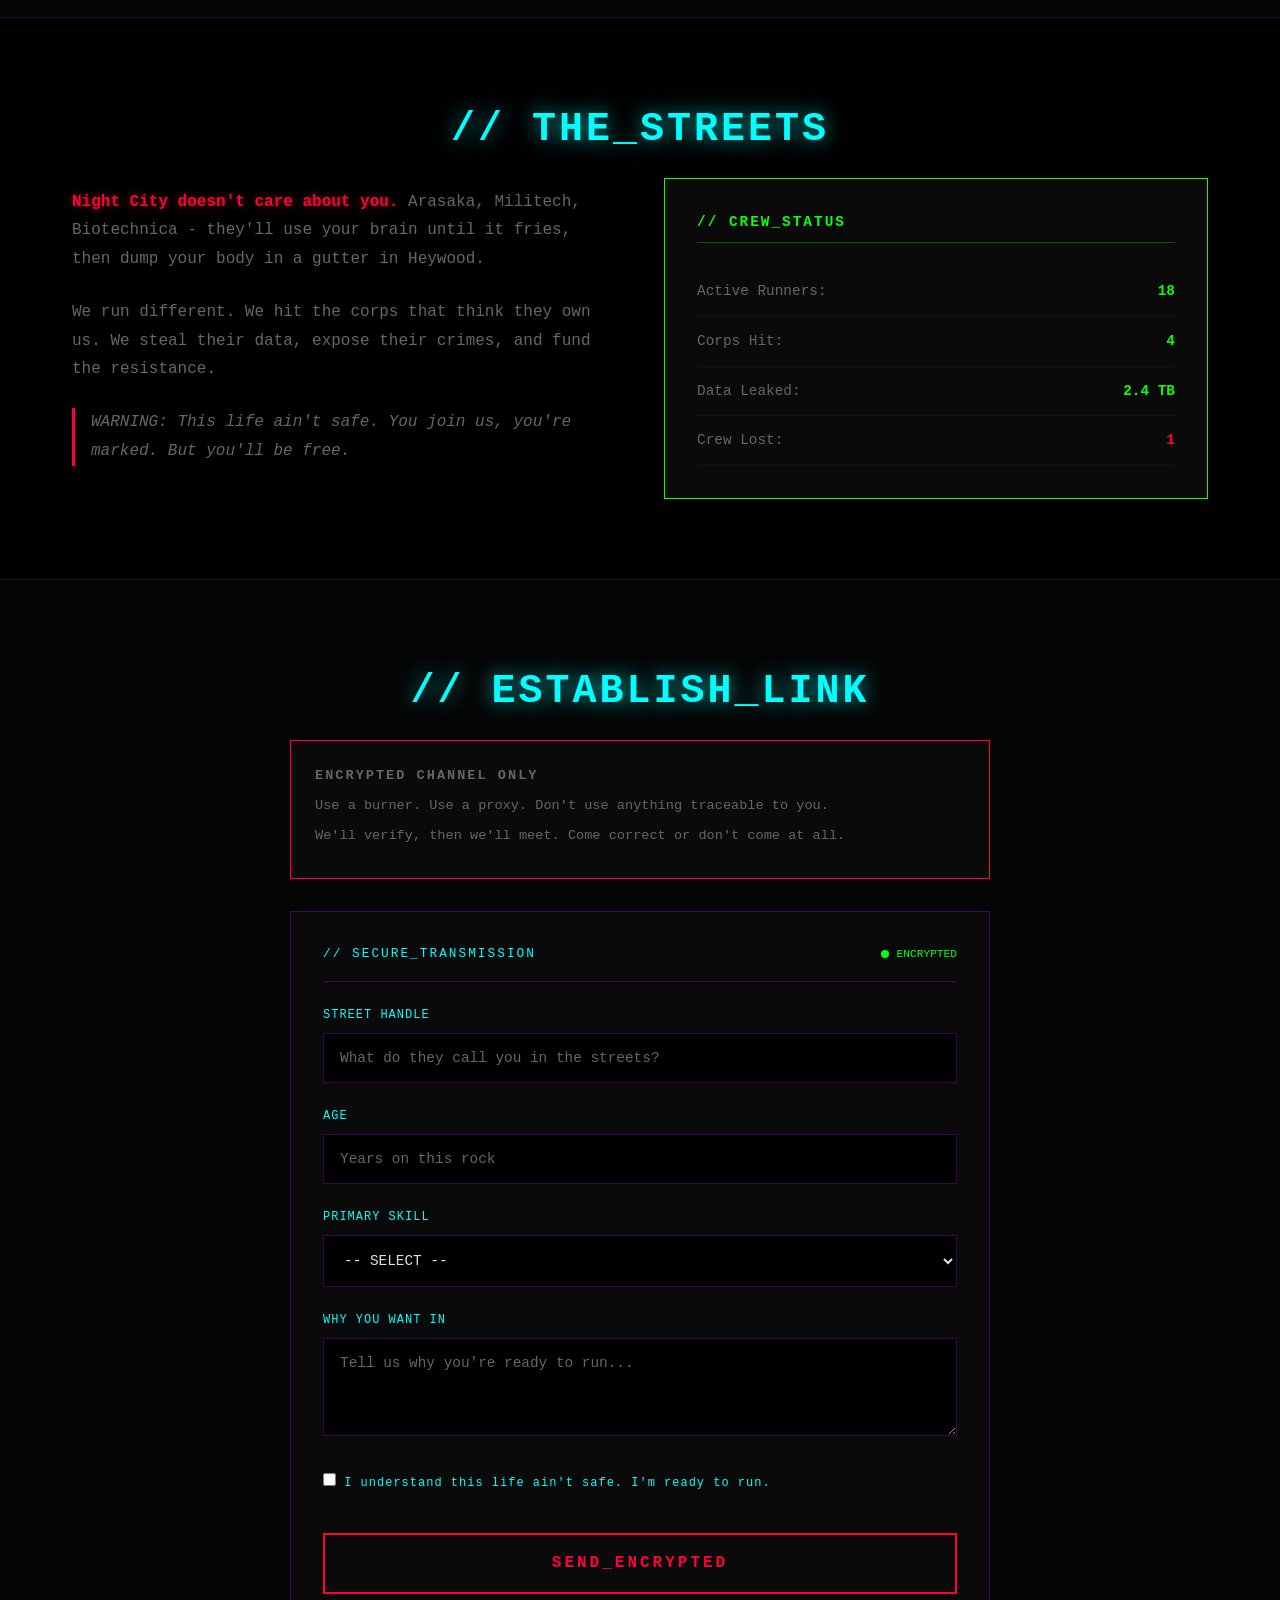
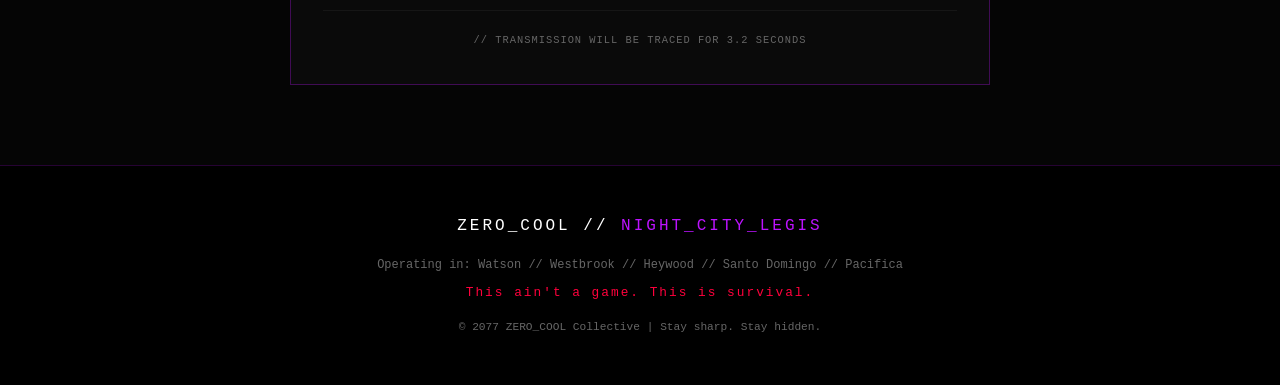
==== commit b46a83d7: "Add interactive features: ICE Breaker game, Terminal, Roster NEW FILES: - hack-game.html: ICE Breake" ====
--- a/index.html
+++ b/index.html
@@ -28,7 +28,12 @@
             <li><a href="#street">// STREET</a></li>
             <li><a href="#crew">// CREW</a></li>
             <li><a href="lore.html">// LORE</a></li>
-            <li><a href="#link">// LINK_UP</a></li>
+            <li><a href="roster.html">// ROSTER</a></li>
+            <li><a href="terminal.html">// TERMINAL</a></li>
+            <li><a href="hack-game.html">// ICE_BREAKER</a></li>
+            <li><a href="roster.html">// ROSTER</a></li>
+            <li><a href="terminal.html">// TERMINAL</a></li>
+            <li><a href="hack-game.html">// ICE_BREAKER</a></li>
         </ul>
     </nav>
 
